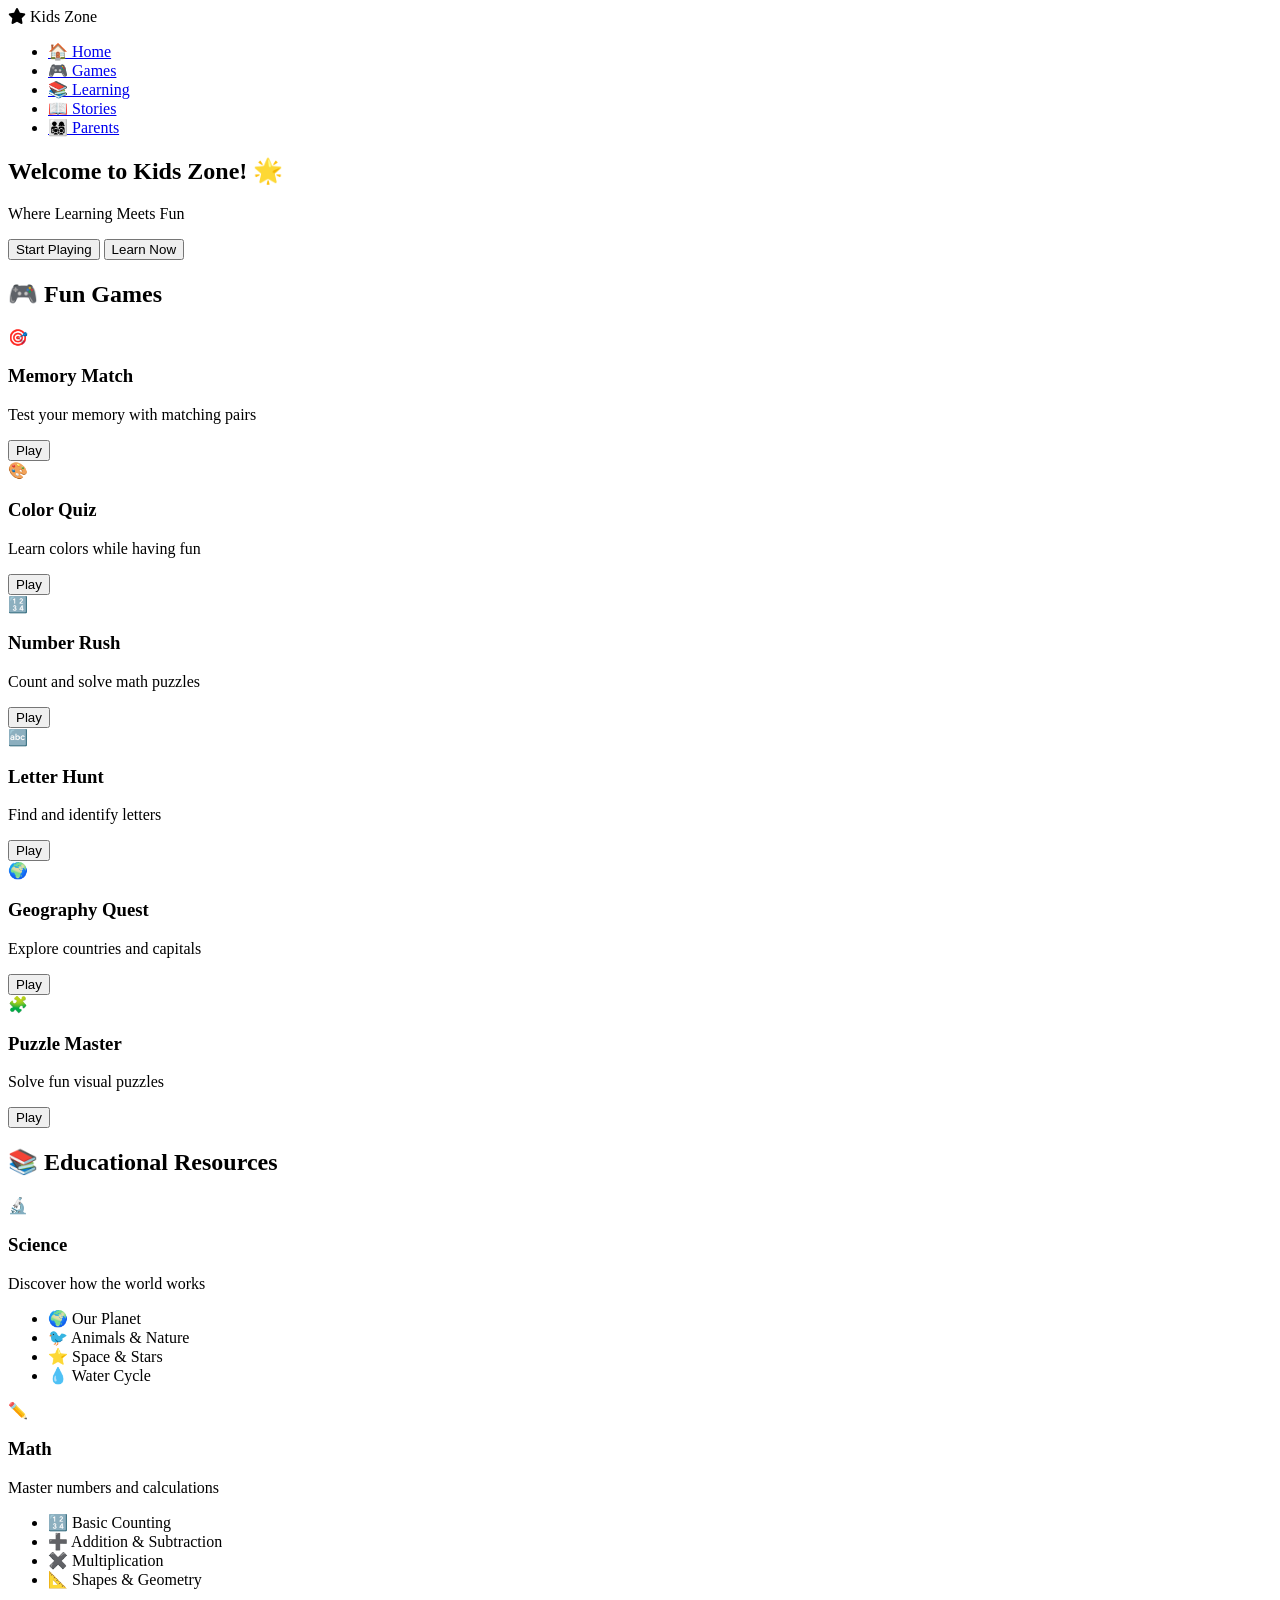
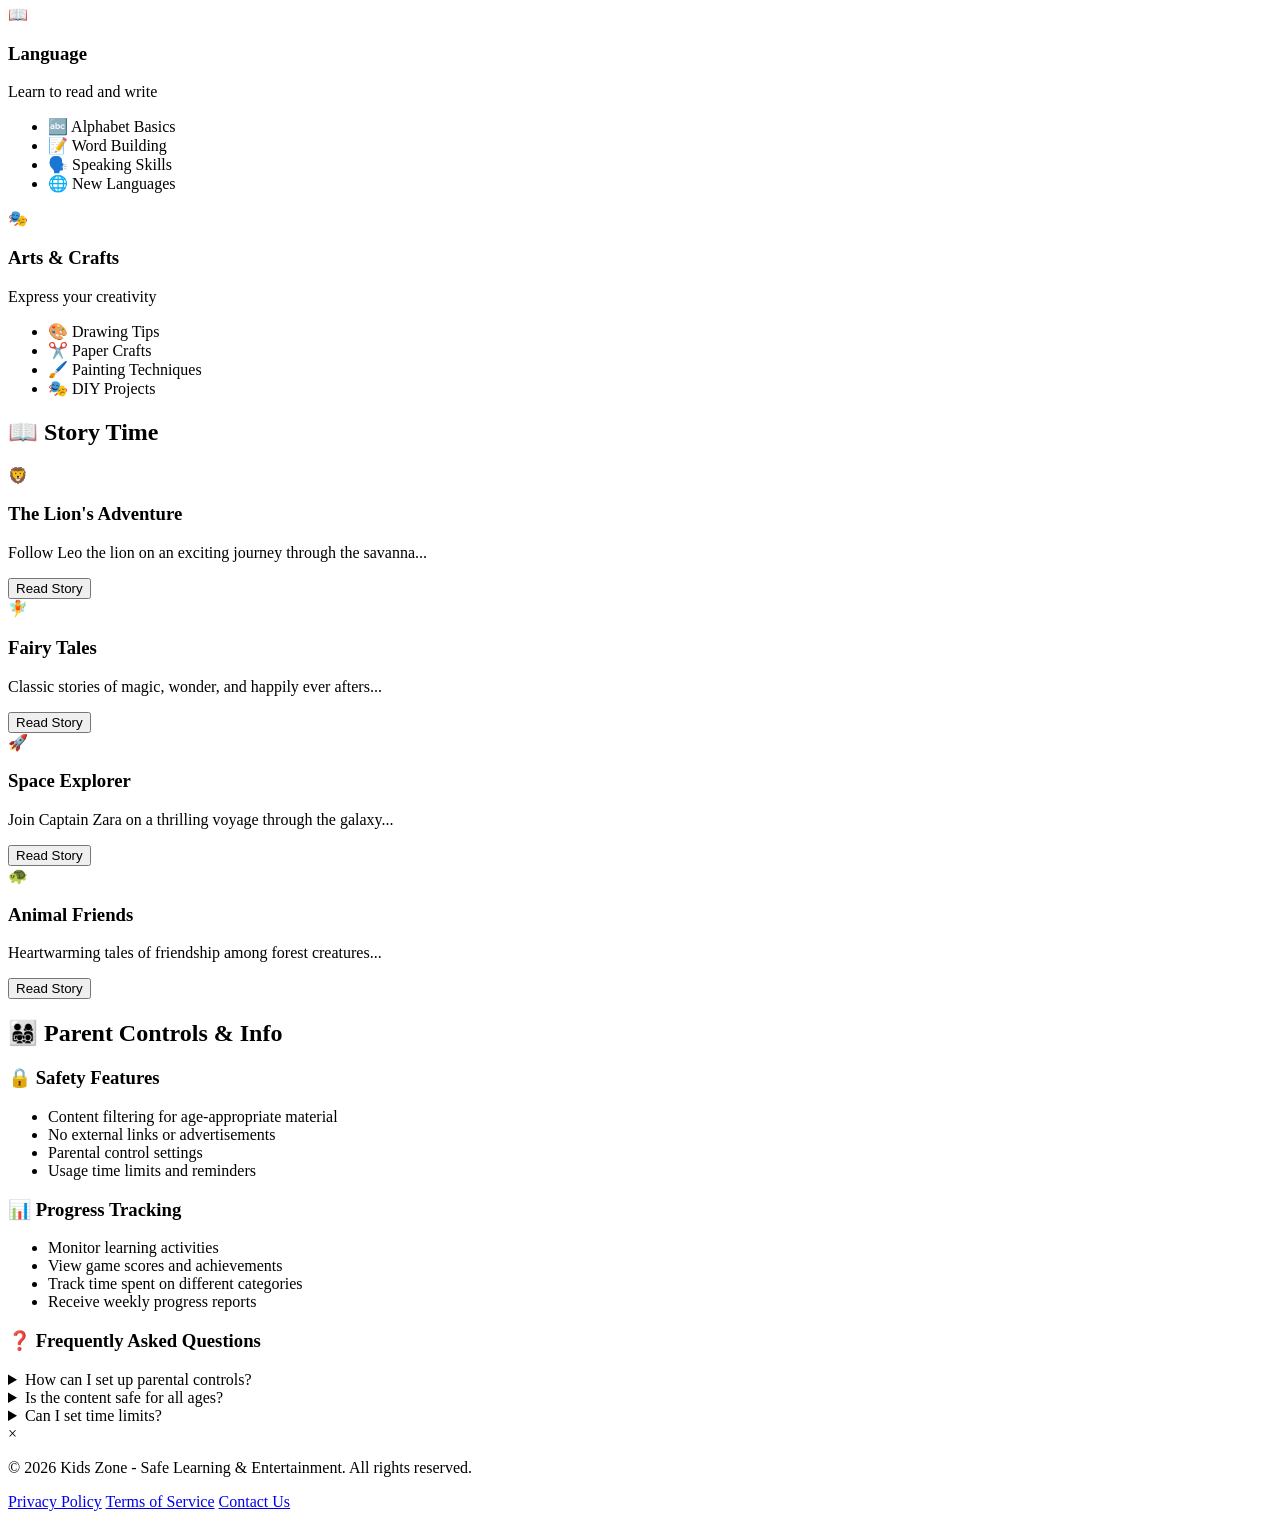
==== index.html @ 373b6729 "Add index.html - Main website structure" ====
<!DOCTYPE html>
<html lang="en">
<head>
    <meta charset="UTF-8">
    <meta name="viewport" content="width=device-width, initial-scale=1.0">
    <title>Kids Zone - Fun Learning & Games</title>
    <link rel="stylesheet" href="styles.css">
    <link rel="stylesheet" href="https://cdnjs.cloudflare.com/ajax/libs/font-awesome/6.0.0/css/all.min.css">
</head>
<body>
    <!-- Navigation -->
    <nav class="navbar">
        <div class="nav-container">
            <div class="nav-logo">
                <i class="fas fa-star"></i>
                <span>Kids Zone</span>
            </div>
            <ul class="nav-menu">
                <li class="nav-item">
                    <a href="#home" class="nav-link">🏠 Home</a>
                </li>
                <li class="nav-item">
                    <a href="#games" class="nav-link">🎮 Games</a>
                </li>
                <li class="nav-item">
                    <a href="#learning" class="nav-link">📚 Learning</a>
                </li>
                <li class="nav-item">
                    <a href="#stories" class="nav-link">📖 Stories</a>
                </li>
                <li class="nav-item">
                    <a href="#parent-zone" class="nav-link">👨‍👩‍👧‍👦 Parents</a>
                </li>
            </ul>
            <div class="hamburger">
                <span></span>
                <span></span>
                <span></span>
            </div>
        </div>
    </nav>

    <!-- Hero Section -->
    <section id="home" class="hero">
        <div class="hero-content">
            <h1>Welcome to Kids Zone! 🌟</h1>
            <p>Where Learning Meets Fun</p>
            <div class="hero-buttons">
                <button class="btn btn-primary" onclick="document.getElementById('games').scrollIntoView({behavior: 'smooth'})">Start Playing</button>
                <button class="btn btn-secondary" onclick="document.getElementById('learning').scrollIntoView({behavior: 'smooth'})">Learn Now</button>
            </div>
        </div>
    </section>

    <!-- Games Section -->
    <section id="games" class="section games-section">
        <div class="container">
            <h2 class="section-title">🎮 Fun Games</h2>
            <div class="games-grid">
                <div class="game-card">
                    <div class="game-icon">🎯</div>
                    <h3>Memory Match</h3>
                    <p>Test your memory with matching pairs</p>
                    <button class="btn btn-small" onclick="startGame('memory')">Play</button>
                </div>
                <div class="game-card">
                    <div class="game-icon">🎨</div>
                    <h3>Color Quiz</h3>
                    <p>Learn colors while having fun</p>
                    <button class="btn btn-small" onclick="startGame('colors')">Play</button>
                </div>
                <div class="game-card">
                    <div class="game-icon">🔢</div>
                    <h3>Number Rush</h3>
                    <p>Count and solve math puzzles</p>
                    <button class="btn btn-small" onclick="startGame('numbers')">Play</button>
                </div>
                <div class="game-card">
                    <div class="game-icon">🔤</div>
                    <h3>Letter Hunt</h3>
                    <p>Find and identify letters</p>
                    <button class="btn btn-small" onclick="startGame('letters')">Play</button>
                </div>
                <div class="game-card">
                    <div class="game-icon">🌍</div>
                    <h3>Geography Quest</h3>
                    <p>Explore countries and capitals</p>
                    <button class="btn btn-small" onclick="startGame('geography')">Play</button>
                </div>
                <div class="game-card">
                    <div class="game-icon">🧩</div>
                    <h3>Puzzle Master</h3>
                    <p>Solve fun visual puzzles</p>
                    <button class="btn btn-small" onclick="startGame('puzzle')">Play</button>
                </div>
            </div>
        </div>
    </section>

    <!-- Learning Section -->
    <section id="learning" class="section learning-section">
        <div class="container">
            <h2 class="section-title">📚 Educational Resources</h2>
            <div class="learning-grid">
                <div class="learning-card">
                    <div class="learning-icon">🔬</div>
                    <h3>Science</h3>
                    <p>Discover how the world works</p>
                    <ul class="resource-list">
                        <li>🌍 Our Planet</li>
                        <li>🐦 Animals & Nature</li>
                        <li>⭐ Space & Stars</li>
                        <li>💧 Water Cycle</li>
                    </ul>
                </div>
                <div class="learning-card">
                    <div class="learning-icon">✏️</div>
                    <h3>Math</h3>
                    <p>Master numbers and calculations</p>
                    <ul class="resource-list">
                        <li>🔢 Basic Counting</li>
                        <li>➕ Addition & Subtraction</li>
                        <li>✖️ Multiplication</li>
                        <li>📐 Shapes & Geometry</li>
                    </ul>
                </div>
                <div class="learning-card">
                    <div class="learning-icon">📖</div>
                    <h3>Language</h3>
                    <p>Learn to read and write</p>
                    <ul class="resource-list">
                        <li>🔤 Alphabet Basics</li>
                        <li>📝 Word Building</li>
                        <li>🗣️ Speaking Skills</li>
                        <li>🌐 New Languages</li>
                    </ul>
                </div>
                <div class="learning-card">
                    <div class="learning-icon">🎭</div>
                    <h3>Arts & Crafts</h3>
                    <p>Express your creativity</p>
                    <ul class="resource-list">
                        <li>🎨 Drawing Tips</li>
                        <li>✂️ Paper Crafts</li>
                        <li>🖌️ Painting Techniques</li>
                        <li>🎭 DIY Projects</li>
                    </ul>
                </div>
            </div>
        </div>
    </section>

    <!-- Stories Section -->
    <section id="stories" class="section stories-section">
        <div class="container">
            <h2 class="section-title">📖 Story Time</h2>
            <div class="stories-grid">
                <div class="story-card">
                    <div class="story-cover">🦁</div>
                    <h3>The Lion's Adventure</h3>
                    <p class="story-excerpt">Follow Leo the lion on an exciting journey through the savanna...</p>
                    <button class="btn btn-small">Read Story</button>
                </div>
                <div class="story-card">
                    <div class="story-cover">🧚</div>
                    <h3>Fairy Tales</h3>
                    <p class="story-excerpt">Classic stories of magic, wonder, and happily ever afters...</p>
                    <button class="btn btn-small">Read Story</button>
                </div>
                <div class="story-card">
                    <div class="story-cover">🚀</div>
                    <h3>Space Explorer</h3>
                    <p class="story-excerpt">Join Captain Zara on a thrilling voyage through the galaxy...</p>
                    <button class="btn btn-small">Read Story</button>
                </div>
                <div class="story-card">
                    <div class="story-cover">🐢</div>
                    <h3>Animal Friends</h3>
                    <p class="story-excerpt">Heartwarming tales of friendship among forest creatures...</p>
                    <button class="btn btn-small">Read Story</button>
                </div>
            </div>
        </div>
    </section>

    <!-- Parent Zone -->
    <section id="parent-zone" class="section parent-section">
        <div class="container">
            <h2 class="section-title">👨‍👩‍👧‍👦 Parent Controls & Info</h2>
            <div class="parent-content">
                <div class="parent-card">
                    <h3>🔒 Safety Features</h3>
                    <ul>
                        <li>Content filtering for age-appropriate material</li>
                        <li>No external links or advertisements</li>
                        <li>Parental control settings</li>
                        <li>Usage time limits and reminders</li>
                    </ul>
                </div>
                <div class="parent-card">
                    <h3>📊 Progress Tracking</h3>
                    <ul>
                        <li>Monitor learning activities</li>
                        <li>View game scores and achievements</li>
                        <li>Track time spent on different categories</li>
                        <li>Receive weekly progress reports</li>
                    </ul>
                </div>
                <div class="parent-card">
                    <h3>❓ Frequently Asked Questions</h3>
                    <details>
                        <summary>How can I set up parental controls?</summary>
                        <p>Visit the Settings page and create your parent account with a PIN to enable controls.</p>
                    </details>
                    <details>
                        <summary>Is the content safe for all ages?</summary>
                        <p>Yes! All content is carefully curated and age-appropriate for children 3-12 years old.</p>
                    </details>
                    <details>
                        <summary>Can I set time limits?</summary>
                        <p>Yes, you can set daily time limits for different activities in the parent control panel.</p>
                    </details>
                </div>
            </div>
        </div>
    </section>

    <!-- Game Modal -->
    <div id="gameModal" class="modal">
        <div class="modal-content">
            <span class="close" onclick="closeGame()">&times;</span>
            <div id="gameContainer"></div>
        </div>
    </div>

    <!-- Footer -->
    <footer class="footer">
        <div class="container">
            <p>&copy; 2026 Kids Zone - Safe Learning & Entertainment. All rights reserved.</p>
            <div class="footer-links">
                <a href="#">Privacy Policy</a>
                <a href="#">Terms of Service</a>
                <a href="#">Contact Us</a>
            </div>
        </div>
    </footer>

    <script src="script.js"></script>
</body>
</html>
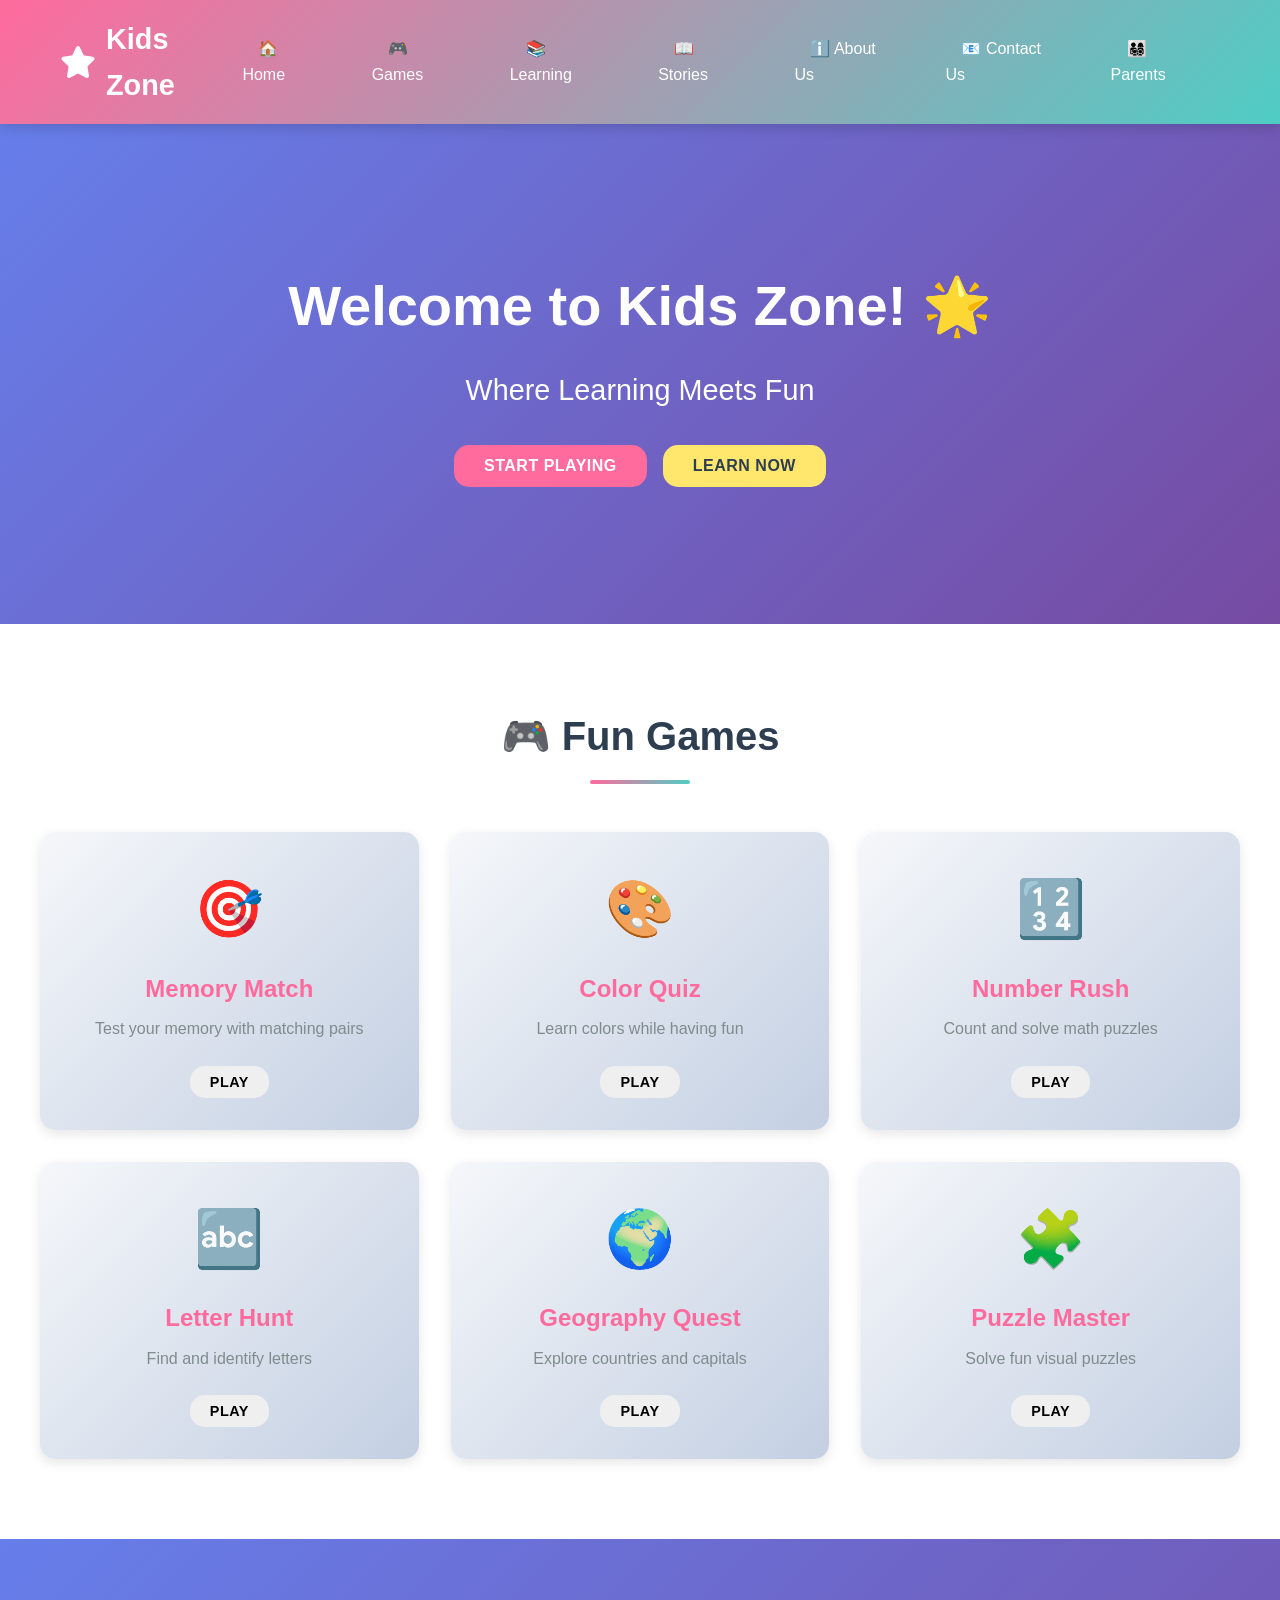
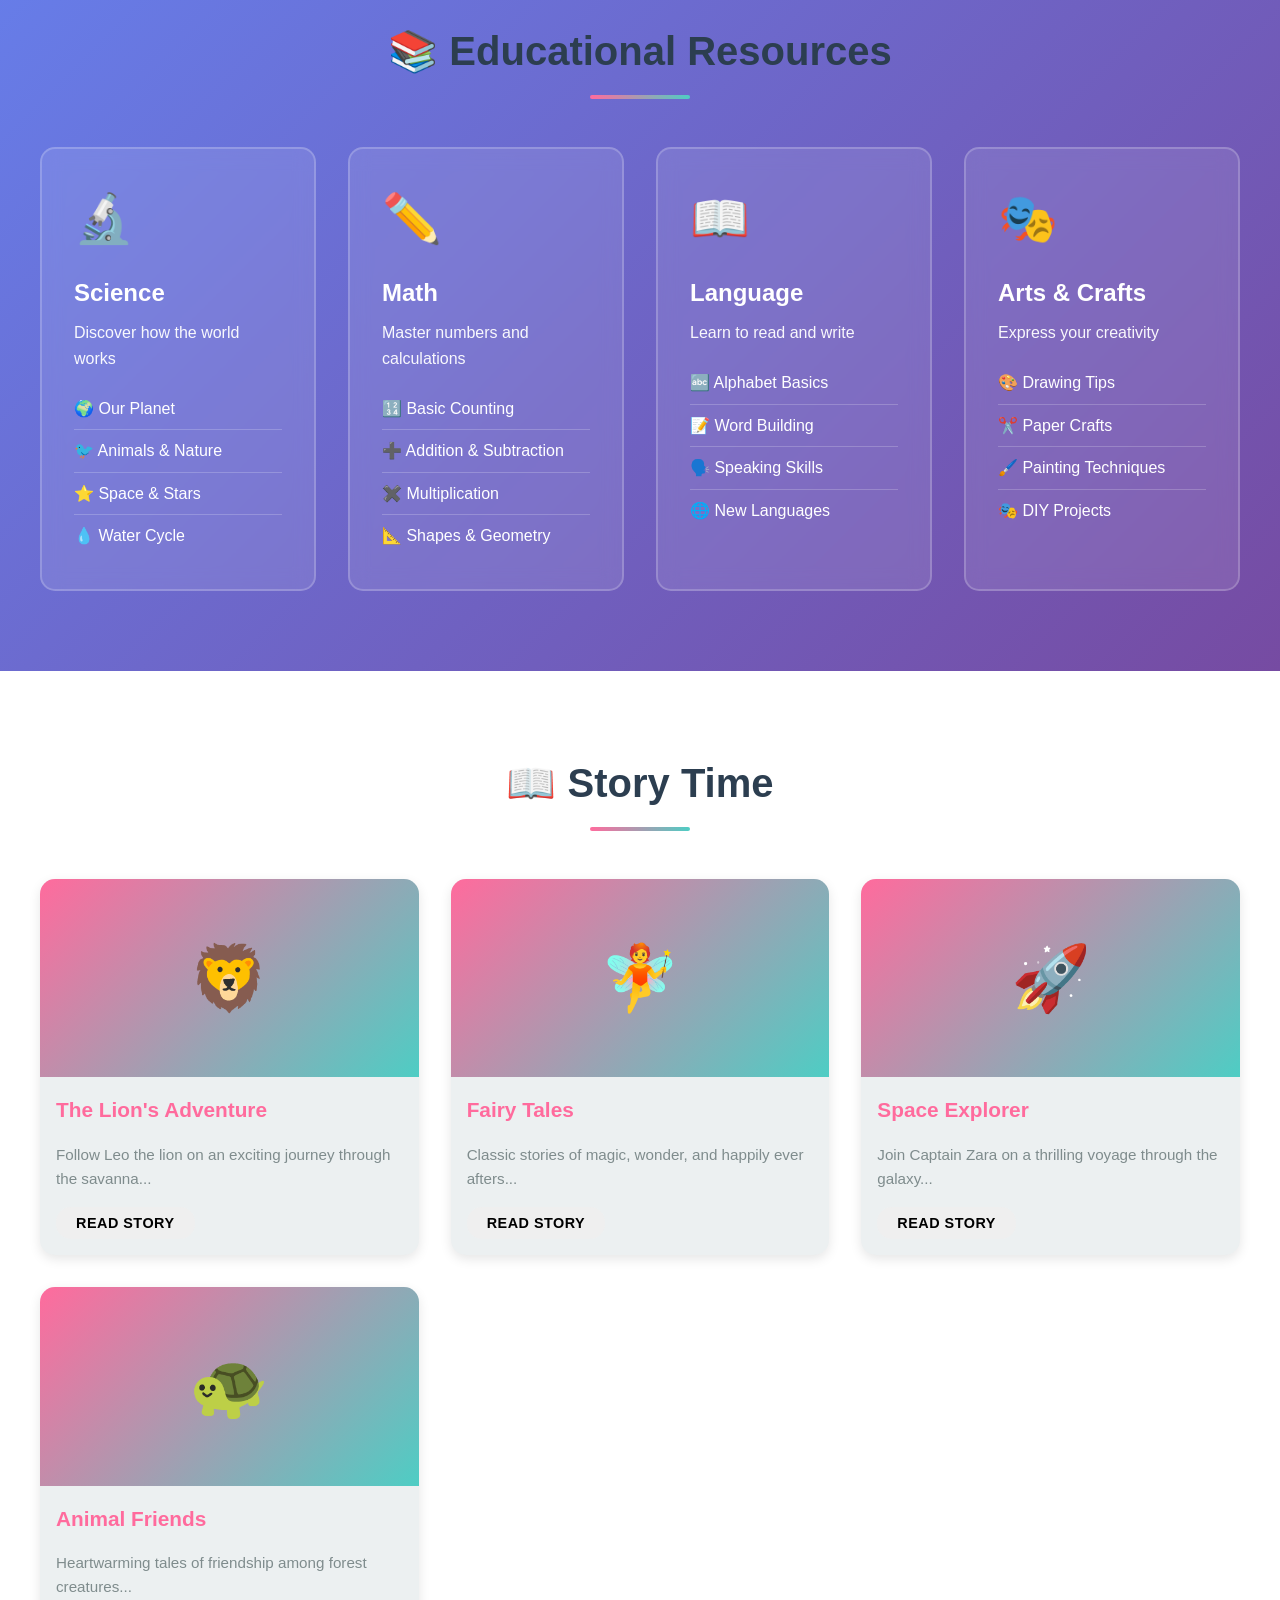
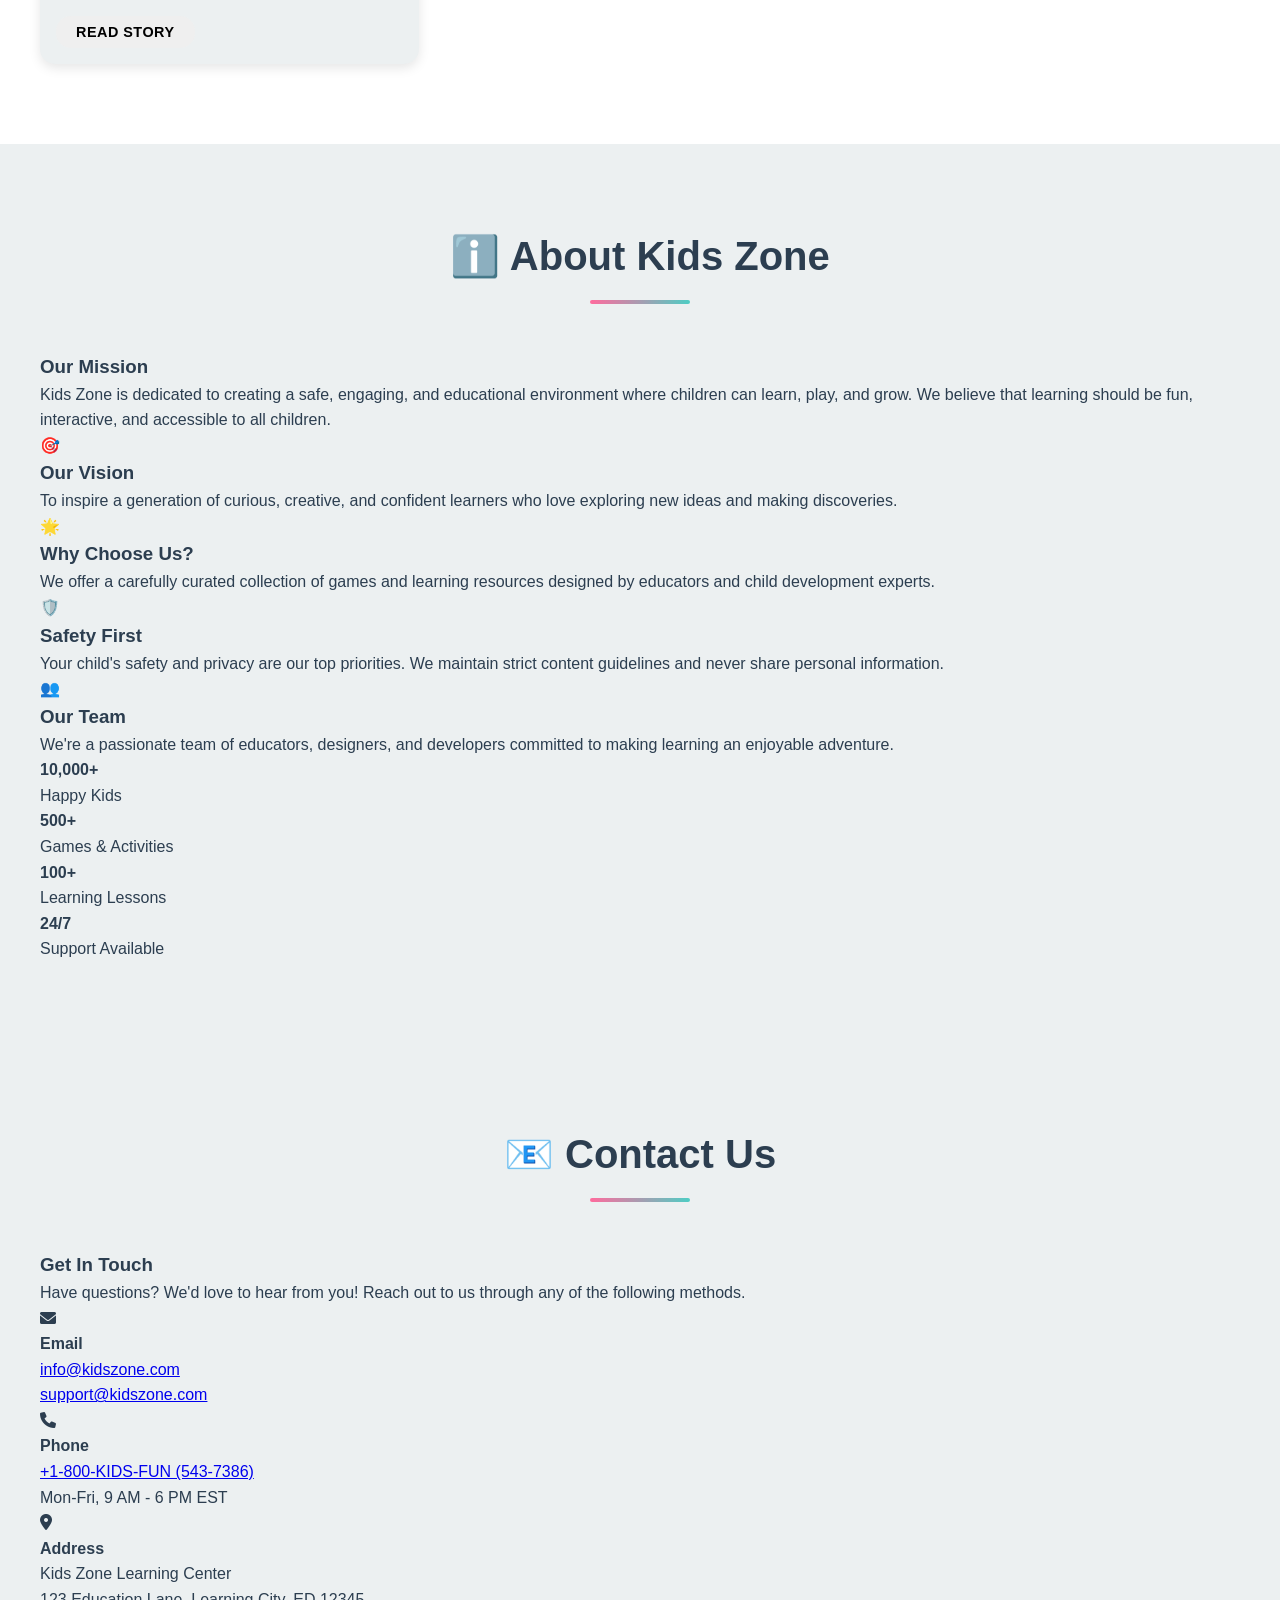
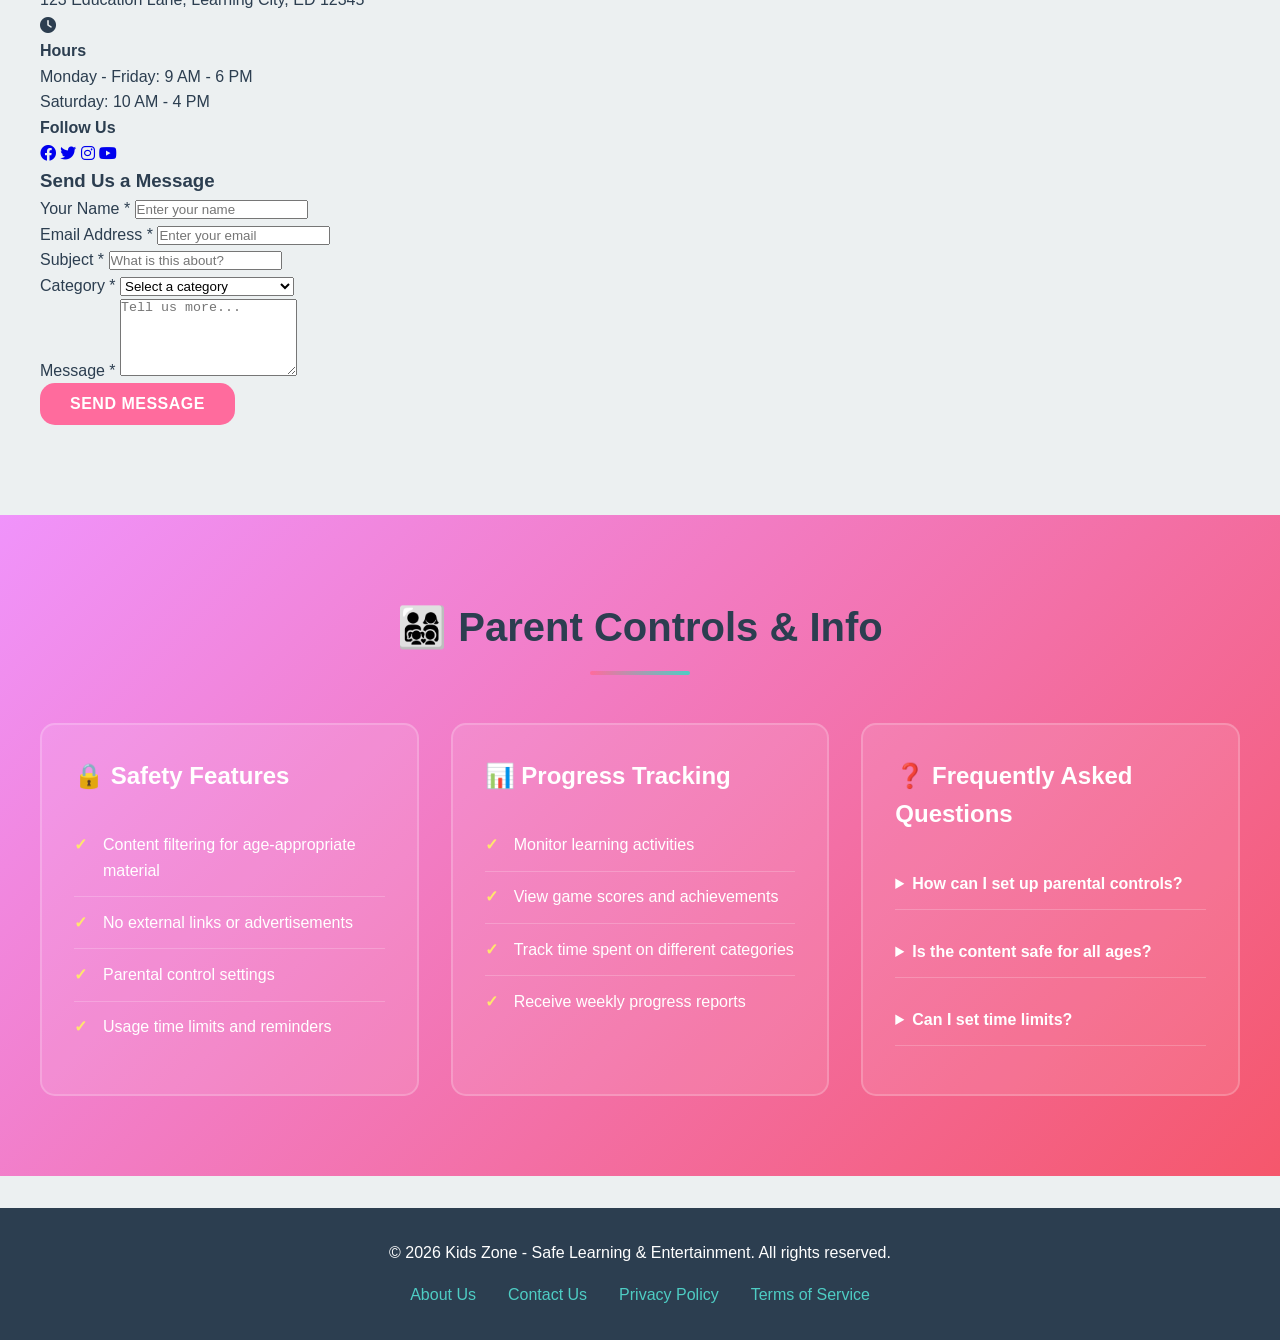
==== commit 5e2baaee: "Add About Us and Contact Us sections to index.html" ====
--- a/index.html
+++ b/index.html
@@ -29,6 +29,12 @@
                     <a href="#stories" class="nav-link">📖 Stories</a>
                 </li>
                 <li class="nav-item">
+                    <a href="#about" class="nav-link">ℹ️ About Us</a>
+                </li>
+                <li class="nav-item">
+                    <a href="#contact" class="nav-link">📧 Contact Us</a>
+                </li>
+                <li class="nav-item">
                     <a href="#parent-zone" class="nav-link">👨‍👩‍👧‍👦 Parents</a>
                 </li>
             </ul>
@@ -178,6 +184,152 @@
                     <h3>Animal Friends</h3>
                     <p class="story-excerpt">Heartwarming tales of friendship among forest creatures...</p>
                     <button class="btn btn-small">Read Story</button>
+                </div>
+            </div>
+        </div>
+    </section>
+
+    <!-- About Us Section -->
+    <section id="about" class="section about-section">
+        <div class="container">
+            <h2 class="section-title">ℹ️ About Kids Zone</h2>
+            <div class="about-content">
+                <div class="about-intro">
+                    <h3>Our Mission</h3>
+                    <p>Kids Zone is dedicated to creating a safe, engaging, and educational environment where children can learn, play, and grow. We believe that learning should be fun, interactive, and accessible to all children.</p>
+                </div>
+                <div class="about-grid">
+                    <div class="about-card">
+                        <div class="about-icon">🎯</div>
+                        <h3>Our Vision</h3>
+                        <p>To inspire a generation of curious, creative, and confident learners who love exploring new ideas and making discoveries.</p>
+                    </div>
+                    <div class="about-card">
+                        <div class="about-icon">🌟</div>
+                        <h3>Why Choose Us?</h3>
+                        <p>We offer a carefully curated collection of games and learning resources designed by educators and child development experts.</p>
+                    </div>
+                    <div class="about-card">
+                        <div class="about-icon">🛡️</div>
+                        <h3>Safety First</h3>
+                        <p>Your child's safety and privacy are our top priorities. We maintain strict content guidelines and never share personal information.</p>
+                    </div>
+                    <div class="about-card">
+                        <div class="about-icon">👥</div>
+                        <h3>Our Team</h3>
+                        <p>We're a passionate team of educators, designers, and developers committed to making learning an enjoyable adventure.</p>
+                    </div>
+                </div>
+                <div class="about-stats">
+                    <div class="stat">
+                        <h4>10,000+</h4>
+                        <p>Happy Kids</p>
+                    </div>
+                    <div class="stat">
+                        <h4>500+</h4>
+                        <p>Games & Activities</p>
+                    </div>
+                    <div class="stat">
+                        <h4>100+</h4>
+                        <p>Learning Lessons</p>
+                    </div>
+                    <div class="stat">
+                        <h4>24/7</h4>
+                        <p>Support Available</p>
+                    </div>
+                </div>
+            </div>
+        </div>
+    </section>
+
+    <!-- Contact Us Section -->
+    <section id="contact" class="section contact-section">
+        <div class="container">
+            <h2 class="section-title">📧 Contact Us</h2>
+            <div class="contact-content">
+                <div class="contact-info">
+                    <h3>Get In Touch</h3>
+                    <p>Have questions? We'd love to hear from you! Reach out to us through any of the following methods.</p>
+                    
+                    <div class="contact-details">
+                        <div class="contact-item">
+                            <i class="fas fa-envelope"></i>
+                            <div>
+                                <h4>Email</h4>
+                                <p><a href="mailto:info@kidszone.com">info@kidszone.com</a></p>
+                                <p><a href="mailto:support@kidszone.com">support@kidszone.com</a></p>
+                            </div>
+                        </div>
+                        <div class="contact-item">
+                            <i class="fas fa-phone"></i>
+                            <div>
+                                <h4>Phone</h4>
+                                <p><a href="tel:+1-800-KIDS-FUN">+1-800-KIDS-FUN (543-7386)</a></p>
+                                <p>Mon-Fri, 9 AM - 6 PM EST</p>
+                            </div>
+                        </div>
+                        <div class="contact-item">
+                            <i class="fas fa-map-marker-alt"></i>
+                            <div>
+                                <h4>Address</h4>
+                                <p>Kids Zone Learning Center</p>
+                                <p>123 Education Lane, Learning City, ED 12345</p>
+                            </div>
+                        </div>
+                        <div class="contact-item">
+                            <i class="fas fa-clock"></i>
+                            <div>
+                                <h4>Hours</h4>
+                                <p>Monday - Friday: 9 AM - 6 PM</p>
+                                <p>Saturday: 10 AM - 4 PM</p>
+                            </div>
+                        </div>
+                    </div>
+
+                    <div class="social-links">
+                        <h4>Follow Us</h4>
+                        <div class="social-icons">
+                            <a href="#" title="Facebook"><i class="fab fa-facebook"></i></a>
+                            <a href="#" title="Twitter"><i class="fab fa-twitter"></i></a>
+                            <a href="#" title="Instagram"><i class="fab fa-instagram"></i></a>
+                            <a href="#" title="YouTube"><i class="fab fa-youtube"></i></a>
+                        </div>
+                    </div>
+                </div>
+
+                <div class="contact-form">
+                    <h3>Send Us a Message</h3>
+                    <form id="contactForm" onsubmit="submitContactForm(event)">
+                        <div class="form-group">
+                            <label for="name">Your Name *</label>
+                            <input type="text" id="name" name="name" required placeholder="Enter your name">
+                        </div>
+                        <div class="form-group">
+                            <label for="email">Email Address *</label>
+                            <input type="email" id="email" name="email" required placeholder="Enter your email">
+                        </div>
+                        <div class="form-group">
+                            <label for="subject">Subject *</label>
+                            <input type="text" id="subject" name="subject" required placeholder="What is this about?">
+                        </div>
+                        <div class="form-group">
+                            <label for="category">Category *</label>
+                            <select id="category" name="category" required>
+                                <option value="">Select a category</option>
+                                <option value="general">General Inquiry</option>
+                                <option value="support">Technical Support</option>
+                                <option value="feedback">Feedback</option>
+                                <option value="partnership">Partnership Opportunities</option>
+                                <option value="complaint">Complaint</option>
+                            </select>
+                        </div>
+                        <div class="form-group">
+                            <label for="message">Message *</label>
+                            <textarea id="message" name="message" rows="5" required placeholder="Tell us more..."></textarea>
+                        </div>
+                        <button type="submit" class="btn btn-primary">Send Message</button>
+                        <p id="formStatus" style="margin-top: 10px; text-align: center;"></p>
+                    </form>
                 </div>
             </div>
         </div>
@@ -238,13 +390,47 @@
         <div class="container">
             <p>&copy; 2026 Kids Zone - Safe Learning & Entertainment. All rights reserved.</p>
             <div class="footer-links">
+                <a href="#about">About Us</a>
+                <a href="#contact">Contact Us</a>
                 <a href="#">Privacy Policy</a>
                 <a href="#">Terms of Service</a>
-                <a href="#">Contact Us</a>
             </div>
         </div>
     </footer>
 
     <script src="script.js"></script>
+    <script>
+        // Contact form submission handler
+        function submitContactForm(event) {
+            event.preventDefault();
+            const formStatus = document.getElementById('formStatus');
+            const form = document.getElementById('contactForm');
+            
+            // Get form data
+            const name = document.getElementById('name').value;
+            const email = document.getElementById('email').value;
+            const subject = document.getElementById('subject').value;
+            const category = document.getElementById('category').value;
+            const message = document.getElementById('message').value;
+            
+            // Simple form validation
+            if (name && email && subject && category && message) {
+                // Show success message
+                formStatus.style.color = '#4CAF50';
+                formStatus.innerHTML = '✓ Thank you for your message! We will get back to you soon.';
+                
+                // Reset form
+                form.reset();
+                
+                // Clear message after 5 seconds
+                setTimeout(() => {
+                    formStatus.innerHTML = '';
+                }, 5000);
+            } else {
+                formStatus.style.color = '#f44336';
+                formStatus.innerHTML = '✗ Please fill in all required fields.';
+            }
+        }
+    </script>
 </body>
-</html>+</html>
--- a/styles.css
+++ b/styles.css
@@ -0,0 +1,682 @@
+/* ===========================
+   KIDS ZONE WEBSITE - STYLES
+   =========================== */
+
+* {
+    margin: 0;
+    padding: 0;
+    box-sizing: border-box;
+}
+
+:root {
+    --primary-color: #FF6B9D;
+    --secondary-color: #4ECDC4;
+    --tertiary-color: #FFE66D;
+    --dark-bg: #2C3E50;
+    --light-bg: #ECF0F1;
+    --white: #FFFFFF;
+    --text-dark: #2C3E50;
+    --text-light: #7F8C8D;
+    --border-radius: 15px;
+    --transition: all 0.3s ease;
+}
+
+body {
+    font-family: 'Segoe UI', Tahoma, Geneva, Verdana, sans-serif;
+    line-height: 1.6;
+    color: var(--text-dark);
+    background-color: var(--light-bg);
+}
+
+html {
+    scroll-behavior: smooth;
+}
+
+/* ===========================
+   NAVIGATION
+   =========================== */
+
+.navbar {
+    background: linear-gradient(135deg, var(--primary-color) 0%, var(--secondary-color) 100%);
+    padding: 1rem 0;
+    position: sticky;
+    top: 0;
+    z-index: 1000;
+    box-shadow: 0 4px 12px rgba(0, 0, 0, 0.15);
+}
+
+.nav-container {
+    display: flex;
+    justify-content: space-between;
+    align-items: center;
+    max-width: 1200px;
+    margin: 0 auto;
+    padding: 0 20px;
+}
+
+.nav-logo {
+    display: flex;
+    align-items: center;
+    gap: 10px;
+    font-size: 1.8rem;
+    font-weight: bold;
+    color: var(--white);
+    cursor: pointer;
+}
+
+.nav-logo i {
+    font-size: 2rem;
+}
+
+.nav-menu {
+    display: flex;
+    list-style: none;
+    gap: 2rem;
+}
+
+.nav-link {
+    color: var(--white);
+    text-decoration: none;
+    font-weight: 500;
+    transition: var(--transition);
+    padding: 0.5rem 1rem;
+    border-radius: var(--border-radius);
+}
+
+.nav-link:hover {
+    background-color: rgba(255, 255, 255, 0.2);
+    transform: translateY(-2px);
+}
+
+.hamburger {
+    display: none;
+    flex-direction: column;
+    cursor: pointer;
+}
+
+.hamburger span {
+    width: 25px;
+    height: 3px;
+    background-color: var(--white);
+    margin: 5px 0;
+    border-radius: 2px;
+    transition: var(--transition);
+}
+
+/* ===========================
+   HERO SECTION
+   =========================== */
+
+.hero {
+    background: linear-gradient(135deg, #667eea 0%, #764ba2 100%);
+    color: var(--white);
+    padding: 100px 20px;
+    text-align: center;
+    min-height: 500px;
+    display: flex;
+    align-items: center;
+    justify-content: center;
+}
+
+.hero-content h1 {
+    font-size: 3.5rem;
+    margin-bottom: 1rem;
+    animation: slideDown 0.8s ease;
+}
+
+.hero-content p {
+    font-size: 1.8rem;
+    margin-bottom: 2rem;
+    animation: slideUp 0.8s ease 0.2s both;
+}
+
+.hero-buttons {
+    display: flex;
+    gap: 1rem;
+    justify-content: center;
+    flex-wrap: wrap;
+    animation: slideUp 0.8s ease 0.4s both;
+}
+
+@keyframes slideDown {
+    from {
+        opacity: 0;
+        transform: translateY(-50px);
+    }
+    to {
+        opacity: 1;
+        transform: translateY(0);
+    }
+}
+
+@keyframes slideUp {
+    from {
+        opacity: 0;
+        transform: translateY(50px);
+    }
+    to {
+        opacity: 1;
+        transform: translateY(0);
+    }
+}
+
+/* ===========================
+   BUTTONS
+   =========================== */
+
+.btn {
+    padding: 12px 30px;
+    border: none;
+    border-radius: var(--border-radius);
+    font-size: 1rem;
+    font-weight: 600;
+    cursor: pointer;
+    transition: var(--transition);
+    text-transform: uppercase;
+    letter-spacing: 0.5px;
+}
+
+.btn-primary {
+    background-color: var(--primary-color);
+    color: var(--white);
+}
+
+.btn-primary:hover {
+    background-color: #ff5583;
+    transform: translateY(-3px);
+    box-shadow: 0 8px 16px rgba(255, 107, 157, 0.3);
+}
+
+.btn-secondary {
+    background-color: var(--tertiary-color);
+    color: var(--text-dark);
+}
+
+.btn-secondary:hover {
+    background-color: #ffd966;
+    transform: translateY(-3px);
+    box-shadow: 0 8px 16px rgba(255, 230, 109, 0.3);
+}
+
+.btn-small {
+    padding: 8px 20px;
+    font-size: 0.9rem;
+}
+
+/* ===========================
+   SECTIONS
+   =========================== */
+
+.section {
+    padding: 80px 20px;
+}
+
+.container {
+    max-width: 1200px;
+    margin: 0 auto;
+}
+
+.section-title {
+    text-align: center;
+    font-size: 2.5rem;
+    margin-bottom: 3rem;
+    color: var(--text-dark);
+    position: relative;
+    padding-bottom: 1rem;
+}
+
+.section-title::after {
+    content: '';
+    position: absolute;
+    bottom: 0;
+    left: 50%;
+    transform: translateX(-50%);
+    width: 100px;
+    height: 4px;
+    background: linear-gradient(90deg, var(--primary-color), var(--secondary-color));
+    border-radius: 2px;
+}
+
+/* ===========================
+   GAMES SECTION
+   =========================== */
+
+.games-section {
+    background-color: var(--white);
+}
+
+.games-grid {
+    display: grid;
+    grid-template-columns: repeat(auto-fit, minmax(300px, 1fr));
+    gap: 2rem;
+}
+
+.game-card {
+    background: linear-gradient(135deg, #f5f7fa 0%, #c3cfe2 100%);
+    padding: 2rem;
+    border-radius: var(--border-radius);
+    text-align: center;
+    transition: var(--transition);
+    box-shadow: 0 4px 12px rgba(0, 0, 0, 0.1);
+}
+
+.game-card:hover {
+    transform: translateY(-10px);
+    box-shadow: 0 12px 24px rgba(0, 0, 0, 0.15);
+}
+
+.game-icon {
+    font-size: 3.5rem;
+    margin-bottom: 1rem;
+}
+
+.game-card h3 {
+    font-size: 1.5rem;
+    margin-bottom: 0.5rem;
+    color: var(--primary-color);
+}
+
+.game-card p {
+    color: var(--text-light);
+    margin-bottom: 1.5rem;
+}
+
+/* ===========================
+   LEARNING SECTION
+   =========================== */
+
+.learning-section {
+    background: linear-gradient(135deg, #667eea 0%, #764ba2 100%);
+    color: var(--white);
+}
+
+.learning-grid {
+    display: grid;
+    grid-template-columns: repeat(auto-fit, minmax(250px, 1fr));
+    gap: 2rem;
+}
+
+.learning-card {
+    background-color: rgba(255, 255, 255, 0.1);
+    padding: 2rem;
+    border-radius: var(--border-radius);
+    border: 2px solid rgba(255, 255, 255, 0.2);
+    transition: var(--transition);
+    backdrop-filter: blur(10px);
+}
+
+.learning-card:hover {
+    background-color: rgba(255, 255, 255, 0.15);
+    transform: translateY(-5px);
+}
+
+.learning-icon {
+    font-size: 3rem;
+    margin-bottom: 1rem;
+}
+
+.learning-card h3 {
+    font-size: 1.5rem;
+    margin-bottom: 0.5rem;
+}
+
+.learning-card p {
+    margin-bottom: 1rem;
+    opacity: 0.95;
+}
+
+.resource-list {
+    list-style: none;
+    text-align: left;
+}
+
+.resource-list li {
+    padding: 0.5rem 0;
+    border-bottom: 1px solid rgba(255, 255, 255, 0.2);
+}
+
+.resource-list li:last-child {
+    border-bottom: none;
+}
+
+/* ===========================
+   STORIES SECTION
+   =========================== */
+
+.stories-section {
+    background-color: var(--white);
+}
+
+.stories-grid {
+    display: grid;
+    grid-template-columns: repeat(auto-fit, minmax(280px, 1fr));
+    gap: 2rem;
+}
+
+.story-card {
+    background-color: var(--light-bg);
+    border-radius: var(--border-radius);
+    overflow: hidden;
+    transition: var(--transition);
+    box-shadow: 0 4px 12px rgba(0, 0, 0, 0.1);
+}
+
+.story-card:hover {
+    transform: translateY(-8px);
+    box-shadow: 0 12px 24px rgba(0, 0, 0, 0.15);
+}
+
+.story-cover {
+    font-size: 4rem;
+    padding: 3rem;
+    text-align: center;
+    background: linear-gradient(135deg, var(--primary-color) 0%, var(--secondary-color) 100%);
+}
+
+.story-card h3 {
+    padding: 1rem;
+    font-size: 1.3rem;
+    color: var(--primary-color);
+}
+
+.story-excerpt {
+    padding: 0 1rem 1rem;
+    color: var(--text-light);
+    font-size: 0.95rem;
+}
+
+.story-card .btn {
+    margin: 0 1rem 1rem 1rem;
+}
+
+/* ===========================
+   PARENT SECTION
+   =========================== */
+
+.parent-section {
+    background: linear-gradient(135deg, #f093fb 0%, #f5576c 100%);
+    color: var(--white);
+}
+
+.parent-content {
+    display: grid;
+    grid-template-columns: repeat(auto-fit, minmax(300px, 1fr));
+    gap: 2rem;
+}
+
+.parent-card {
+    background-color: rgba(255, 255, 255, 0.1);
+    padding: 2rem;
+    border-radius: var(--border-radius);
+    border: 2px solid rgba(255, 255, 255, 0.2);
+}
+
+.parent-card h3 {
+    font-size: 1.5rem;
+    margin-bottom: 1.5rem;
+}
+
+.parent-card ul {
+    list-style: none;
+}
+
+.parent-card li {
+    padding: 0.8rem 0;
+    border-bottom: 1px solid rgba(255, 255, 255, 0.2);
+    display: flex;
+    align-items: flex-start;
+}
+
+.parent-card li:before {
+    content: '✓';
+    margin-right: 1rem;
+    font-weight: bold;
+    color: var(--tertiary-color);
+}
+
+.parent-card li:last-child {
+    border-bottom: none;
+}
+
+details {
+    margin: 1rem 0;
+    cursor: pointer;
+}
+
+summary {
+    font-weight: 600;
+    padding: 0.8rem 0;
+    border-bottom: 1px solid rgba(255, 255, 255, 0.2);
+    transition: var(--transition);
+}
+
+summary:hover {
+    color: var(--tertiary-color);
+}
+
+details[open] summary {
+    color: var(--tertiary-color);
+}
+
+details p {
+    padding: 1rem 0 0 0;
+    opacity: 0.9;
+}
+
+/* ===========================
+   MODAL
+   =========================== */
+
+.modal {
+    display: none;
+    position: fixed;
+    z-index: 2000;
+    left: 0;
+    top: 0;
+    width: 100%;
+    height: 100%;
+    background-color: rgba(0, 0, 0, 0.5);
+    animation: fadeIn 0.3s ease;
+}
+
+.modal-content {
+    background-color: var(--white);
+    margin: 5% auto;
+    padding: 2rem;
+    border-radius: var(--border-radius);
+    width: 90%;
+    max-width: 600px;
+    box-shadow: 0 8px 32px rgba(0, 0, 0, 0.2);
+}
+
+.close {
+    color: var(--text-light);
+    float: right;
+    font-size: 2rem;
+    font-weight: bold;
+    cursor: pointer;
+    transition: var(--transition);
+}
+
+.close:hover {
+    color: var(--text-dark);
+}
+
+@keyframes fadeIn {
+    from {
+        opacity: 0;
+    }
+    to {
+        opacity: 1;
+    }
+}
+
+/* ===========================
+   FOOTER
+   =========================== */
+
+.footer {
+    background-color: var(--dark-bg);
+    color: var(--white);
+    padding: 2rem;
+    text-align: center;
+    margin-top: 2rem;
+}
+
+.footer-links {
+    margin-top: 1rem;
+    display: flex;
+    justify-content: center;
+    gap: 2rem;
+    flex-wrap: wrap;
+}
+
+.footer-links a {
+    color: var(--secondary-color);
+    text-decoration: none;
+    transition: var(--transition);
+}
+
+.footer-links a:hover {
+    color: var(--primary-color);
+    text-decoration: underline;
+}
+
+/* ===========================
+   RESPONSIVE DESIGN
+   =========================== */
+
+@media (max-width: 768px) {
+    .hamburger {
+        display: flex;
+    }
+
+    .nav-menu {
+        position: fixed;
+        left: -100%;
+        top: 70px;
+        flex-direction: column;
+        background-color: var(--primary-color);
+        width: 100%;
+        text-align: center;
+        transition: 0.3s;
+        box-shadow: 0 10px 27px rgba(0, 0, 0, 0.05);
+        gap: 0;
+    }
+
+    .nav-menu.active {
+        left: 0;
+    }
+
+    .nav-item {
+        border-bottom: 1px solid rgba(255, 255, 255, 0.2);
+    }
+
+    .nav-link {
+        display: block;
+        padding: 1rem;
+        border-radius: 0;
+    }
+
+    .hero-content h1 {
+        font-size: 2.5rem;
+    }
+
+    .hero-content p {
+        font-size: 1.2rem;
+    }
+
+    .section-title {
+        font-size: 1.8rem;
+    }
+
+    .games-grid,
+    .learning-grid,
+    .stories-grid,
+    .parent-content {
+        grid-template-columns: 1fr;
+    }
+
+    .hero-buttons {
+        flex-direction: column;
+        align-items: center;
+    }
+
+    .btn {
+        width: 100%;
+        max-width: 300px;
+    }
+
+    .footer-links {
+        flex-direction: column;
+        gap: 1rem;
+    }
+}
+
+@media (max-width: 480px) {
+    .nav-logo span {
+        font-size: 1.3rem;
+    }
+
+    .hero-content h1 {
+        font-size: 1.8rem;
+    }
+
+    .hero-content p {
+        font-size: 1rem;
+    }
+
+    .section-title {
+        font-size: 1.5rem;
+    }
+
+    .game-icon,
+    .learning-icon {
+        font-size: 2.5rem;
+    }
+
+    .story-cover {
+        font-size: 3rem;
+    }
+
+    .modal-content {
+        width: 95%;
+        margin: 20% auto;
+        padding: 1.5rem;
+    }
+}
+
+/* ===========================
+   ANIMATIONS & EFFECTS
+   =========================== */
+
+@keyframes pulse {
+    0%, 100% {
+        transform: scale(1);
+    }
+    50% {
+        transform: scale(1.05);
+    }
+}
+
+.game-card:hover .game-icon {
+    animation: pulse 0.6s ease-in-out;
+}
+
+/* Scrollbar Styling */
+::-webkit-scrollbar {
+    width: 10px;
+}
+
+::-webkit-scrollbar-track {
+    background: var(--light-bg);
+}
+
+::-webkit-scrollbar-thumb {
+    background: var(--primary-color);
+    border-radius: 5px;
+}
+
+::-webkit-scrollbar-thumb:hover {
+    background: var(--secondary-color);
+}
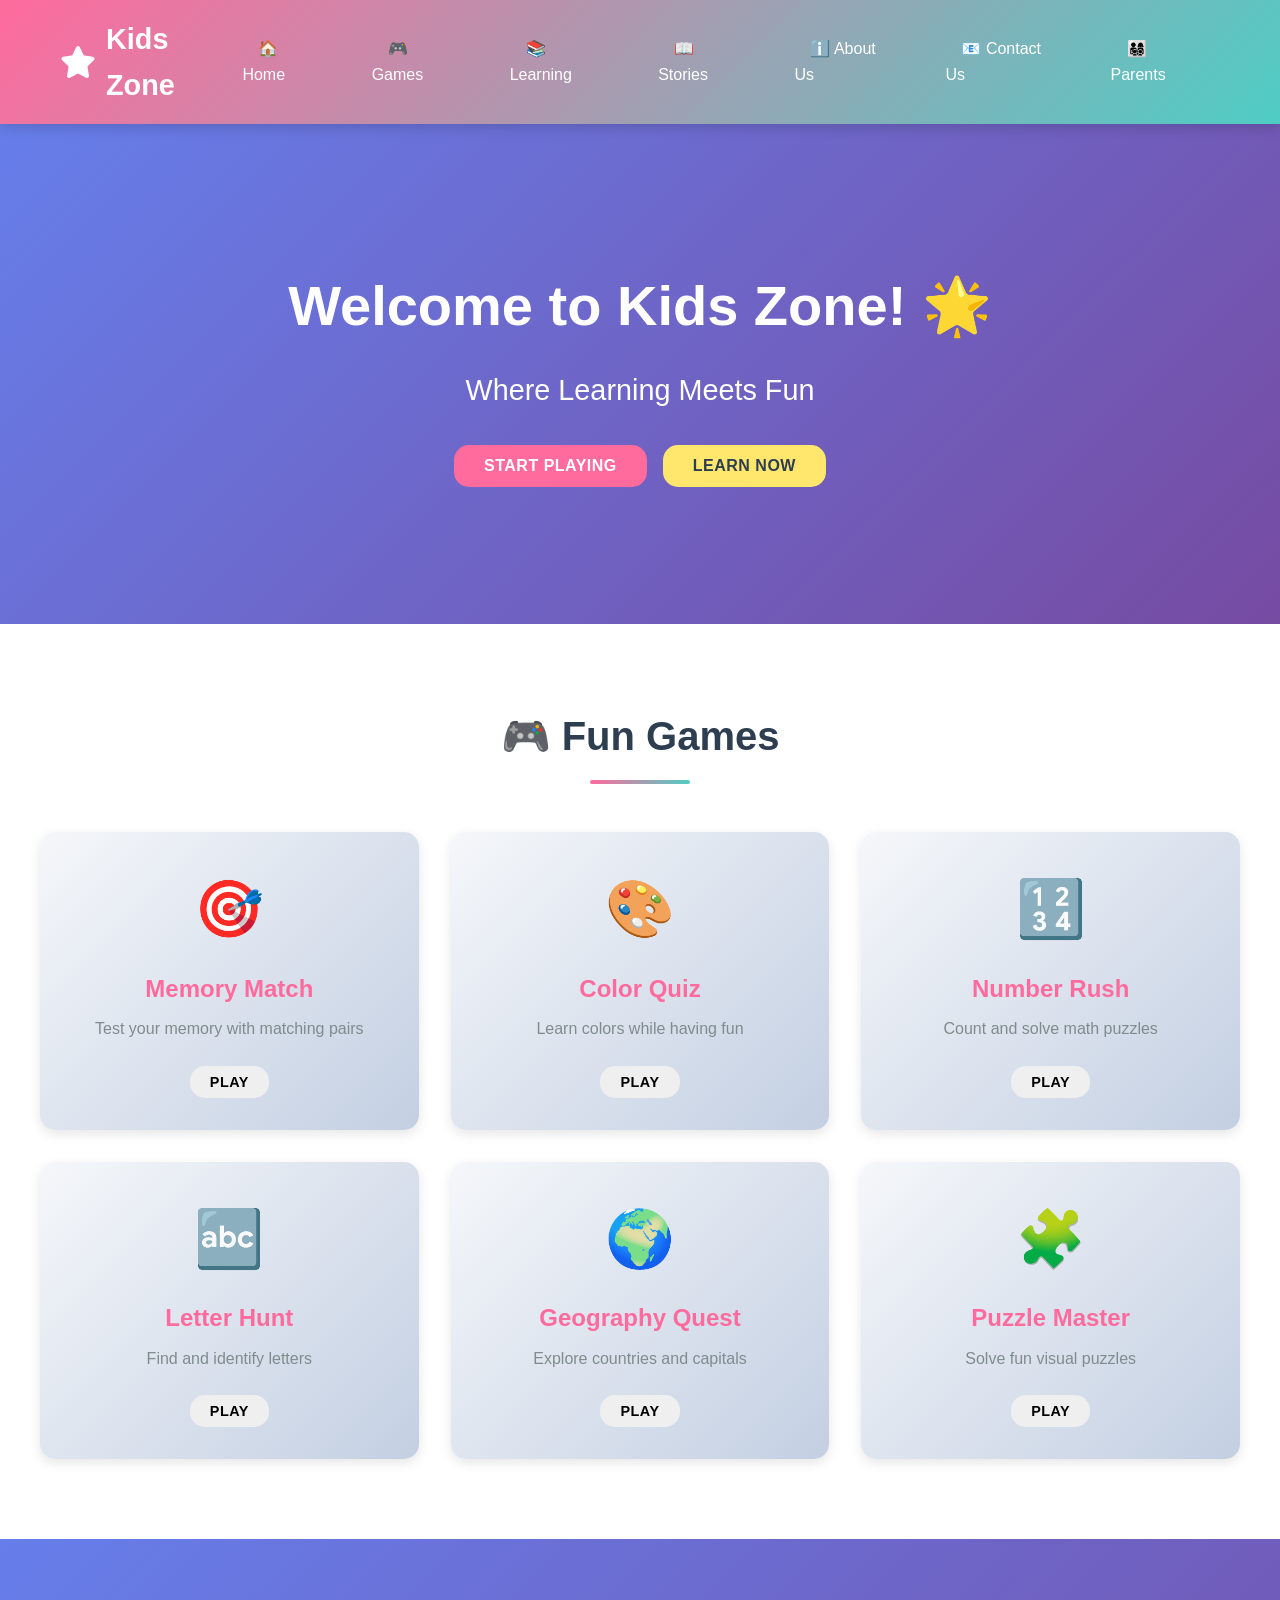
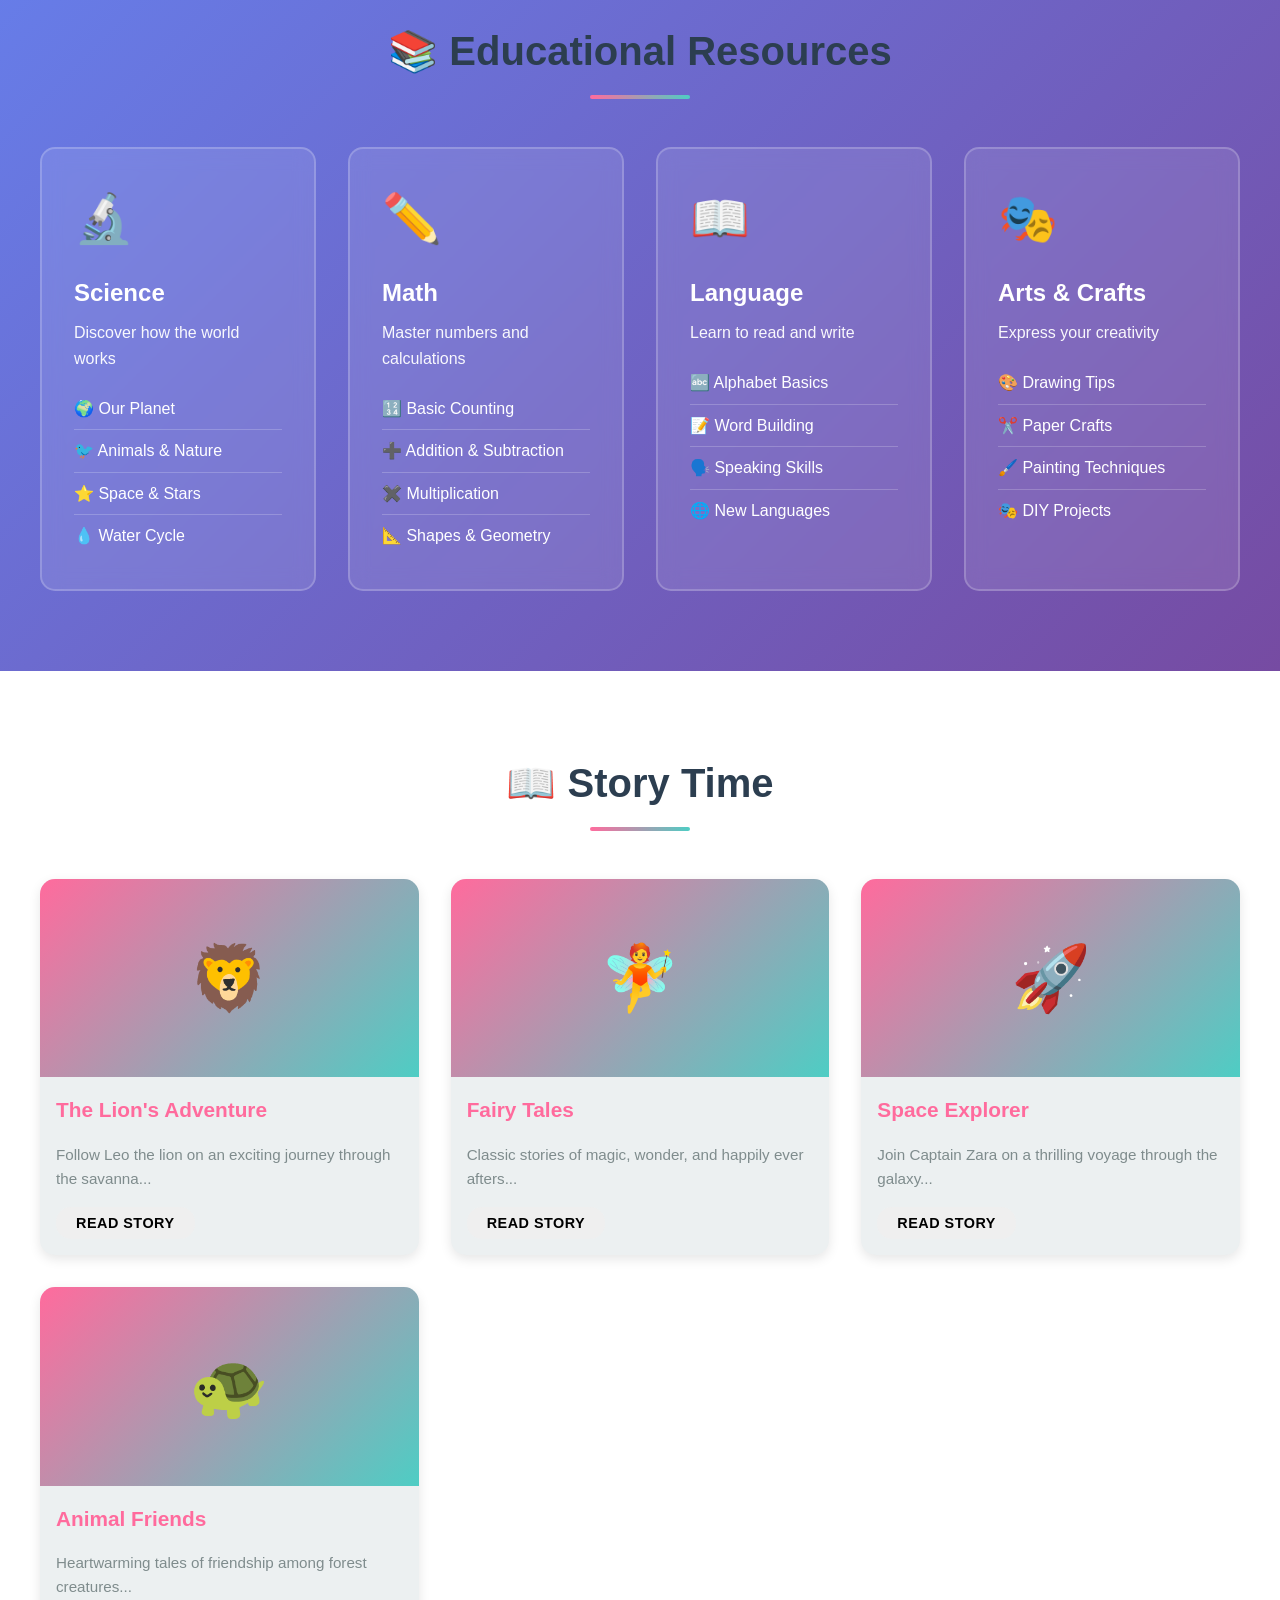
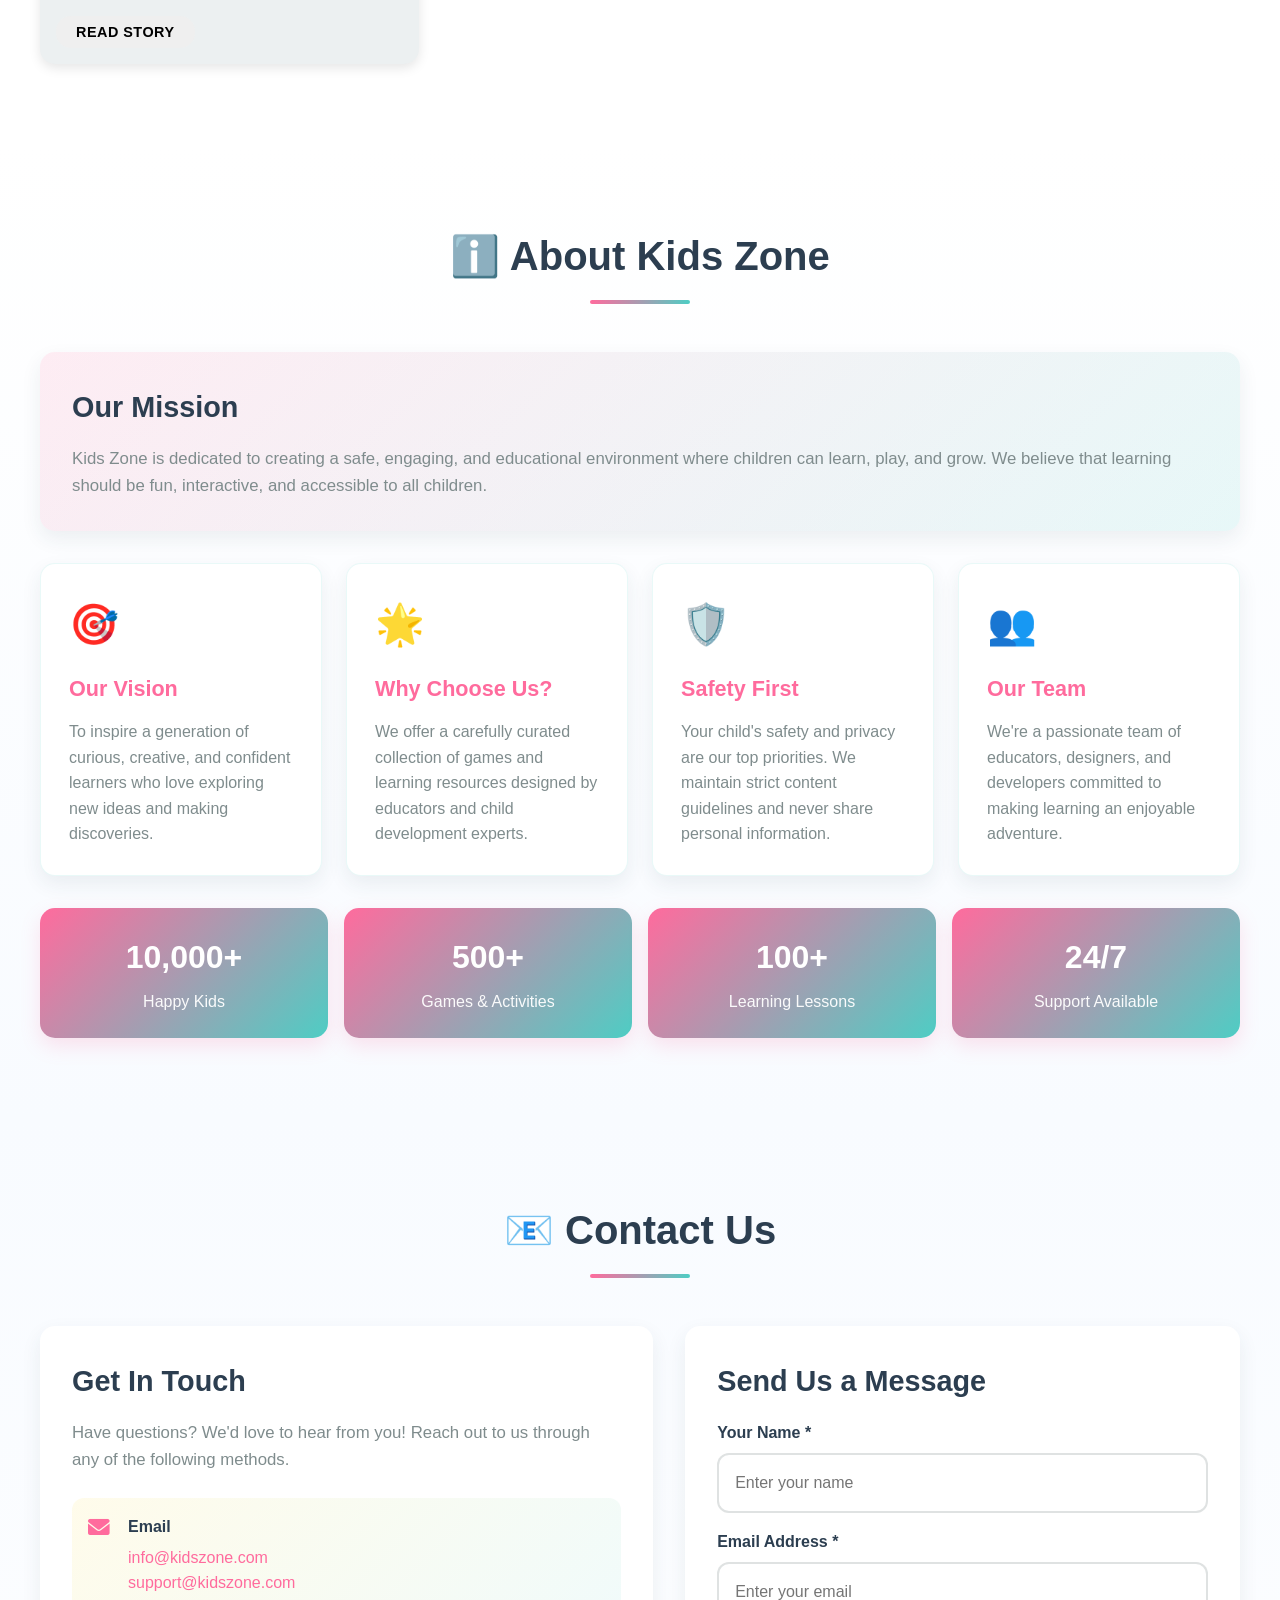
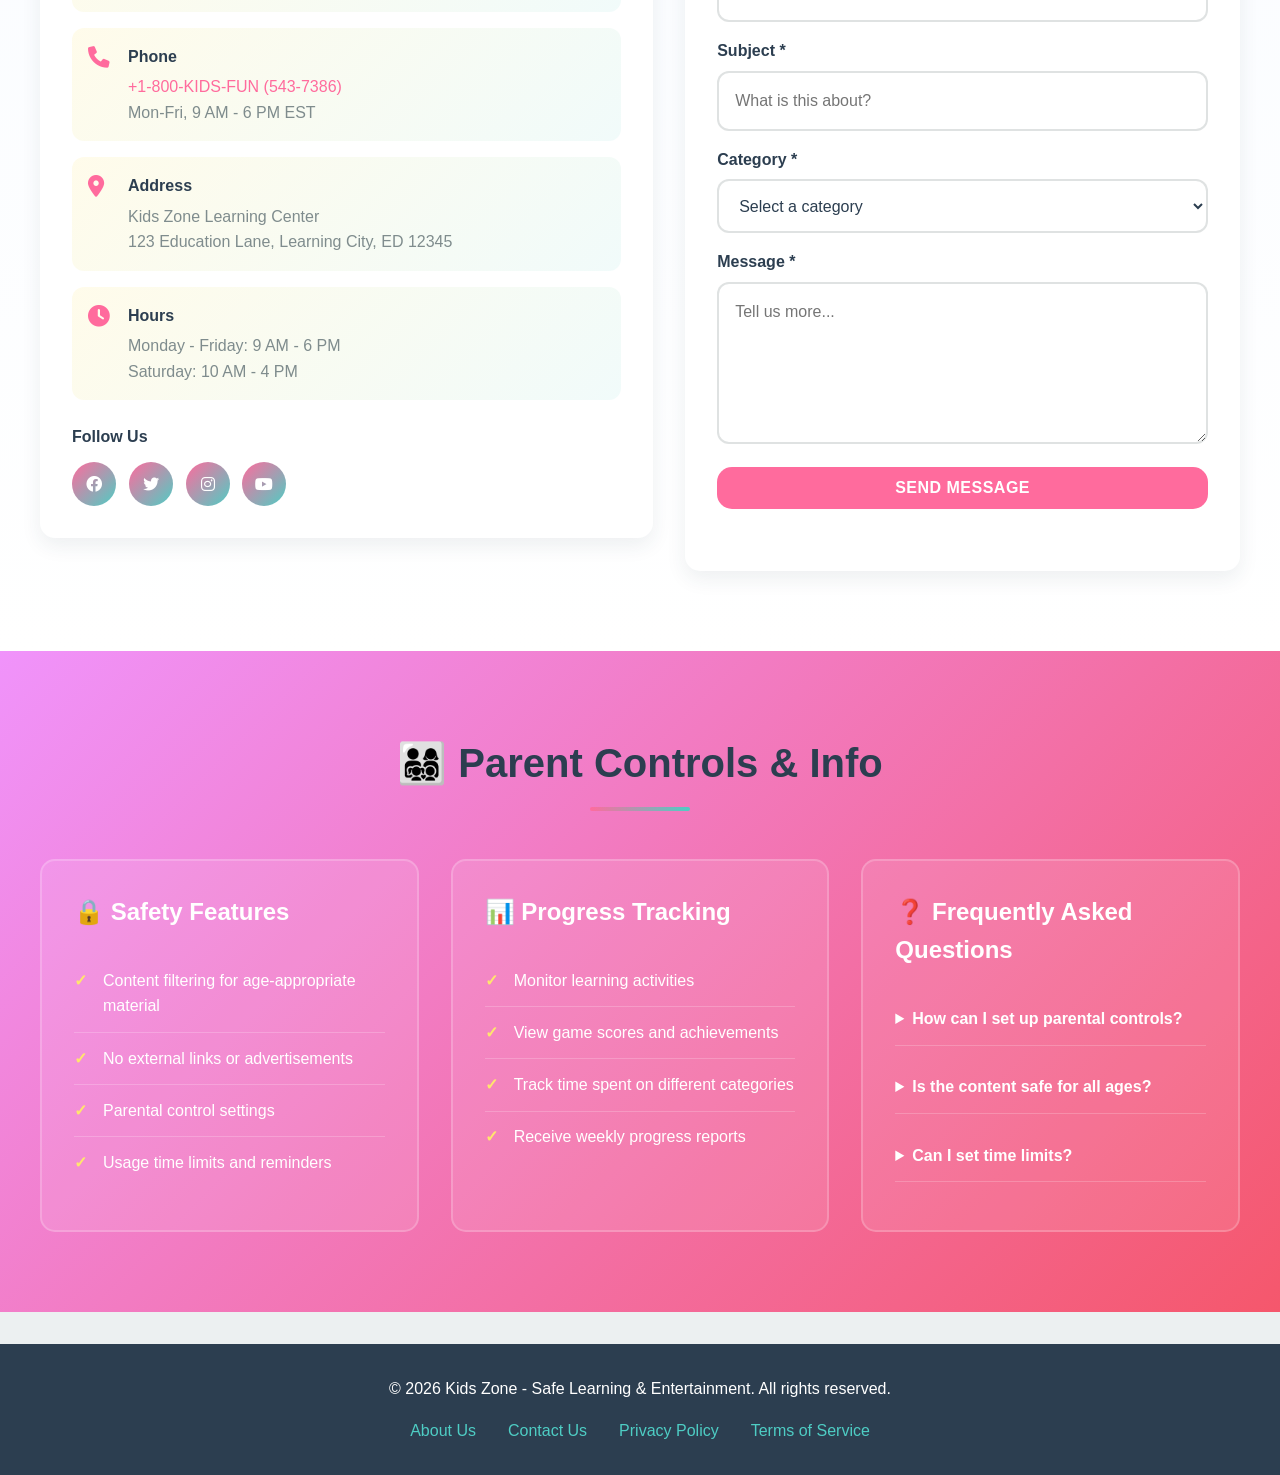
==== commit ddb8417b: "add about us and contact us page" ====
--- a/index.html
+++ b/index.html
@@ -29,10 +29,10 @@
                     <a href="#stories" class="nav-link">📖 Stories</a>
                 </li>
                 <li class="nav-item">
-                    <a href="#about" class="nav-link">ℹ️ About Us</a>
-                </li>
-                <li class="nav-item">
-                    <a href="#contact" class="nav-link">📧 Contact Us</a>
+                    <a href="about us.html" class="nav-link">ℹ️ About Us</a>
+                </li>
+                <li class="nav-item">
+                    <a href="contact us.html" class="nav-link">📧 Contact Us</a>
                 </li>
                 <li class="nav-item">
                     <a href="#parent-zone" class="nav-link">👨‍👩‍👧‍👦 Parents</a>
--- a/styles.css
+++ b/styles.css
@@ -464,6 +464,251 @@
 }
 
 /* ===========================
+   ABOUT SECTION
+   =========================== */
+
+.about-section {
+    background: linear-gradient(180deg, #ffffff 0%, #f8fbff 100%);
+}
+
+.about-content {
+    display: grid;
+    gap: 2rem;
+}
+
+.about-intro {
+    background: linear-gradient(135deg, rgba(255, 107, 157, 0.12), rgba(78, 205, 196, 0.12));
+    border-radius: var(--border-radius);
+    padding: 2rem;
+    box-shadow: 0 8px 20px rgba(44, 62, 80, 0.08);
+}
+
+.about-intro h3,
+.contact-info h3,
+.contact-form h3 {
+    font-size: 1.8rem;
+    margin-bottom: 1rem;
+    color: var(--text-dark);
+}
+
+.about-intro p,
+.contact-info > p {
+    color: var(--text-light);
+    font-size: 1.05rem;
+}
+
+.about-grid {
+    display: grid;
+    grid-template-columns: repeat(auto-fit, minmax(240px, 1fr));
+    gap: 1.5rem;
+}
+
+.about-card {
+    background-color: var(--white);
+    padding: 1.75rem;
+    border-radius: var(--border-radius);
+    box-shadow: 0 8px 20px rgba(44, 62, 80, 0.08);
+    border: 1px solid rgba(78, 205, 196, 0.12);
+    transition: var(--transition);
+}
+
+.about-card:hover {
+    transform: translateY(-6px);
+    box-shadow: 0 14px 28px rgba(44, 62, 80, 0.12);
+}
+
+.about-icon {
+    font-size: 2.5rem;
+    margin-bottom: 1rem;
+}
+
+.about-card h3 {
+    color: var(--primary-color);
+    margin-bottom: 0.75rem;
+    font-size: 1.35rem;
+}
+
+.about-card p {
+    color: var(--text-light);
+}
+
+.about-stats {
+    display: grid;
+    grid-template-columns: repeat(auto-fit, minmax(180px, 1fr));
+    gap: 1rem;
+}
+
+.stat {
+    background: linear-gradient(135deg, var(--primary-color), var(--secondary-color));
+    color: var(--white);
+    text-align: center;
+    padding: 1.5rem 1rem;
+    border-radius: var(--border-radius);
+    box-shadow: 0 8px 20px rgba(255, 107, 157, 0.18);
+}
+
+.stat h4 {
+    font-size: 2rem;
+    margin-bottom: 0.35rem;
+}
+
+.stat p {
+    opacity: 0.95;
+}
+
+/* ===========================
+   CONTACT SECTION
+   =========================== */
+
+.contact-section {
+    background: linear-gradient(180deg, #f8fbff 0%, #ffffff 100%);
+}
+
+.contact-content {
+    display: grid;
+    grid-template-columns: 1.05fr 0.95fr;
+    gap: 2rem;
+    align-items: start;
+}
+
+.contact-info,
+.contact-form {
+    background-color: var(--white);
+    border-radius: var(--border-radius);
+    padding: 2rem;
+    box-shadow: 0 8px 20px rgba(44, 62, 80, 0.08);
+}
+
+.contact-details {
+    display: grid;
+    gap: 1rem;
+    margin: 1.5rem 0;
+}
+
+.contact-item {
+    display: flex;
+    gap: 1rem;
+    align-items: flex-start;
+    padding: 1rem;
+    border-radius: 12px;
+    background: linear-gradient(135deg, rgba(255, 230, 109, 0.14), rgba(78, 205, 196, 0.08));
+}
+
+.contact-item i {
+    font-size: 1.35rem;
+    color: var(--primary-color);
+    margin-top: 0.2rem;
+    min-width: 24px;
+}
+
+.contact-item h4 {
+    margin-bottom: 0.3rem;
+    color: var(--text-dark);
+}
+
+.contact-item p {
+    color: var(--text-light);
+}
+
+.contact-item a {
+    color: var(--primary-color);
+    text-decoration: none;
+}
+
+.contact-item a:hover {
+    text-decoration: underline;
+}
+
+.social-links {
+    margin-top: 1.5rem;
+}
+
+.social-links h4 {
+    margin-bottom: 0.75rem;
+    color: var(--text-dark);
+}
+
+.social-icons {
+    display: flex;
+    gap: 0.8rem;
+    flex-wrap: wrap;
+}
+
+.social-icons a {
+    width: 44px;
+    height: 44px;
+    border-radius: 50%;
+    display: inline-flex;
+    align-items: center;
+    justify-content: center;
+    background: linear-gradient(135deg, var(--primary-color), var(--secondary-color));
+    color: var(--white);
+    text-decoration: none;
+    transition: var(--transition);
+}
+
+.social-icons a:hover {
+    transform: translateY(-3px) scale(1.05);
+    box-shadow: 0 10px 18px rgba(255, 107, 157, 0.2);
+}
+
+.form-group {
+    margin-bottom: 1rem;
+}
+
+.form-group label {
+    display: block;
+    margin-bottom: 0.45rem;
+    font-weight: 600;
+    color: var(--text-dark);
+}
+
+.form-group input,
+.form-group select,
+.form-group textarea {
+    width: 100%;
+    padding: 0.95rem 1rem;
+    border: 2px solid rgba(127, 140, 141, 0.25);
+    border-radius: 12px;
+    font: inherit;
+    color: var(--text-dark);
+    background-color: #fff;
+    transition: var(--transition);
+}
+
+.form-group input:focus,
+.form-group select:focus,
+.form-group textarea:focus {
+    outline: none;
+    border-color: var(--secondary-color);
+    box-shadow: 0 0 0 4px rgba(78, 205, 196, 0.14);
+}
+
+.contact-form .btn {
+    width: 100%;
+}
+
+#formStatus {
+    min-height: 1.2em;
+}
+
+/* ===========================
+   PAGE HEROES
+   =========================== */
+
+.hero.about-hero {
+    background: linear-gradient(135deg, #ff8a80 0%, #4ecdc4 100%);
+}
+
+.hero.contact-hero {
+    background: linear-gradient(135deg, #667eea 0%, #ff6b9d 100%);
+}
+
+.hero.page-hero {
+    min-height: 420px;
+}
+
+/* ===========================
    MODAL
    =========================== */
 
@@ -593,7 +838,10 @@
     .games-grid,
     .learning-grid,
     .stories-grid,
-    .parent-content {
+    .parent-content,
+    .about-grid,
+    .about-stats,
+    .contact-content {
         grid-template-columns: 1fr;
     }
 
@@ -679,4 +927,4 @@
 
 ::-webkit-scrollbar-thumb:hover {
     background: var(--secondary-color);
-}+}
